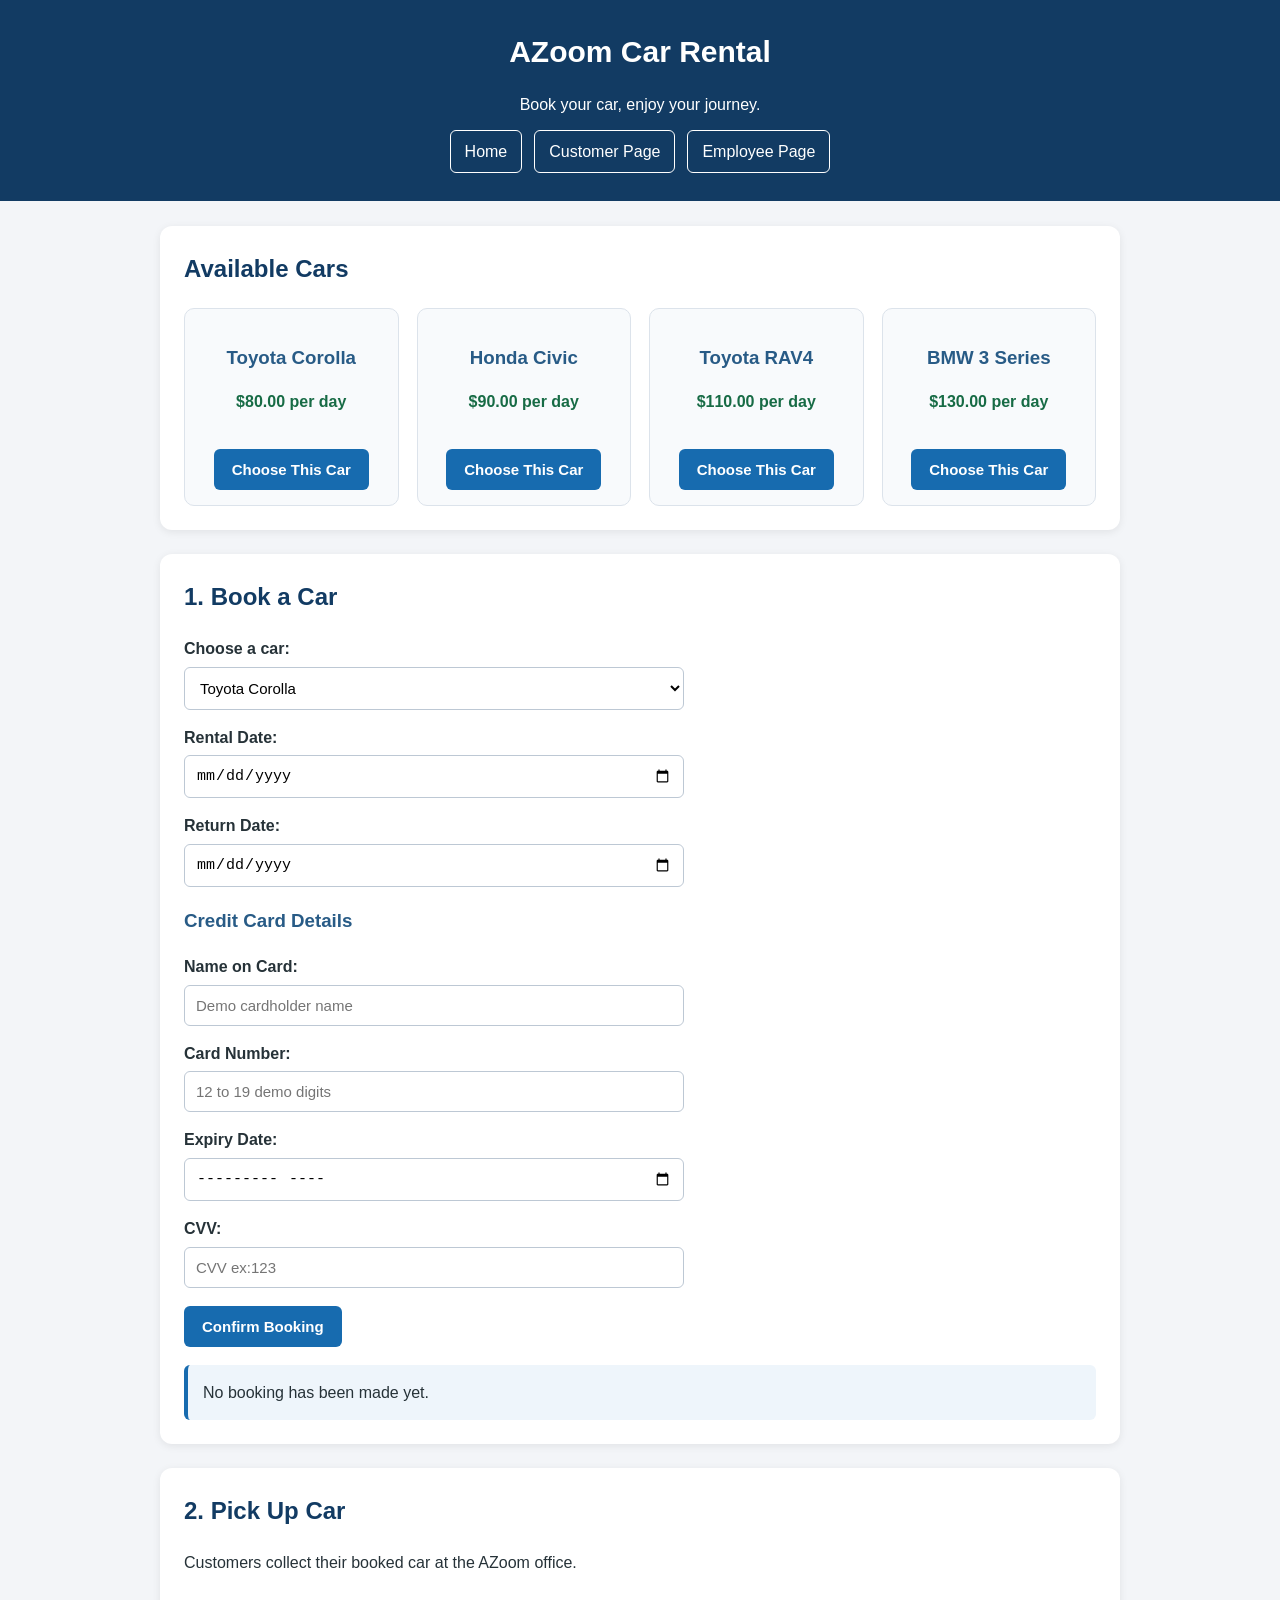
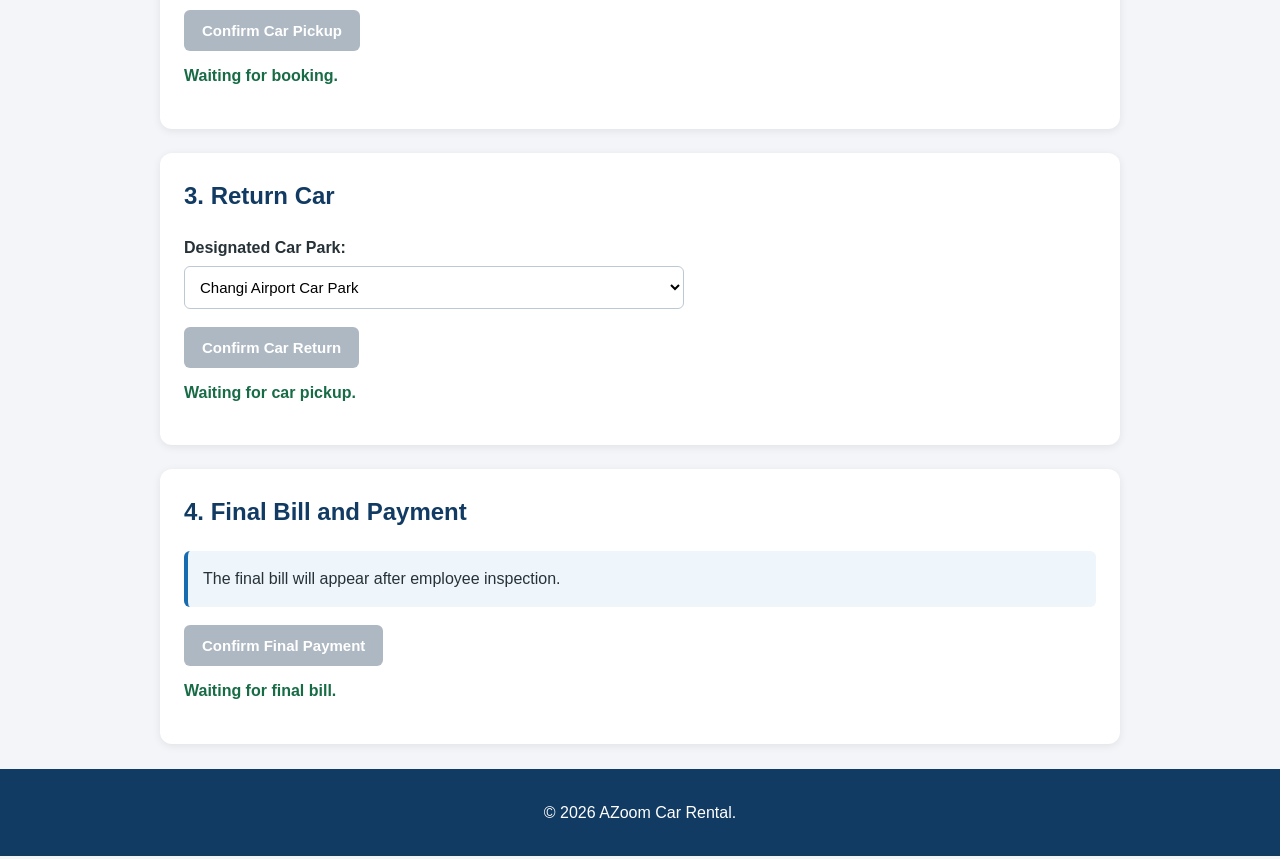
==== index.html @ 6d4b007a "Add files via upload" ====
<!DOCTYPE html>
<html lang="en">
<head>
    <meta charset="UTF-8">
    <meta name="viewport" content="width=device-width, initial-scale=1.0">
    <title>AZoom Car Rental</title>
    <link rel="stylesheet" href="style.css">
    <script src="script.js" defer></script>
</head>
<body>
    <header>
        <h1>AZoom Car Rental</h1>
        <p>Book your car, enjoy your journey.</p>

        <nav>
            <a href="home.html">Home</a>
            <a href="index.html">Customer Page</a>
            <a href="employee.html">Employee Page</a>
        </nav>
    </header>


    <main>
        <section id="available-cars">
            <h2>Available Cars</h2>
            <div id="car-list" class="car-list"></div>
        </section>

        <section id="booking-section">
            <h2>1. Book a Car</h2>

            <form id="booking-form">
                <label for="car">Choose a car:</label>
                <select id="car" required>
                    <option value="Toyota Corolla">Toyota Corolla</option>
                    <option value="Honda Civic">Honda Civic</option>
                    <option value="Toyota RAV4">Toyota RAV4</option>
                    <option value="BMW 3 Series">BMW 3 Series</option>
                </select>

                <label for="rental-date">Rental Date:</label>
                <input type="date" id="rental-date" required>

                <label for="return-date">Return Date:</label>
                <input type="date" id="return-date" required>

                <h3>Credit Card Details</h3>

                <label for="card-name">Name on Card:</label>
                <input type="text" id="card-name"
                       placeholder="Demo cardholder name" required>

                <label for="card-number">Card Number:</label>
                <input type="text" id="card-number"
                       inputmode="numeric" maxlength="19"
                       placeholder="12 to 19 demo digits" required>

                <label for="expiry-date">Expiry Date:</label>
                <input type="month" id="expiry-date" required>

                <label for="cvv">CVV:</label>
                <input type="password" id="cvv"
                       inputmode="numeric" maxlength="4"
                       placeholder="CVV ex:123" required>

                <button type="submit">Confirm Booking</button>
            </form>

            <div id="booking-result" class="result" aria-live="polite">
                No booking has been made yet.
            </div>
        </section>

        <section id="pickup-section">
            <h2>2. Pick Up Car</h2>
            <p>Customers collect their booked car at the AZoom office.</p>
            <button type="button" id="pickup-button" onclick="pickUpCar()" disabled>
                Confirm Car Pickup
            </button>
            <p id="pickup-status" class="status">Waiting for booking.</p>
        </section>

        <section id="return-section">
            <h2>3. Return Car</h2>

            <label for="return-location">Designated Car Park:</label>
            <select id="return-location">
                <option value="Changi Airport Car Park">Changi Airport Car Park</option>
                <option value="Jurong East Car Park">Jurong East Car Park</option>
                <option value="Marina Bay Car Park">Marina Bay Car Park</option>
            </select>

            <button type="button" id="return-button"
                    onclick="returnCar()" disabled>
                Confirm Car Return
            </button>
            <p id="return-status" class="status">Waiting for car pickup.</p>
        </section>


        <section id="bill-section">
            <h2>4. Final Bill and Payment</h2>
            <div id="final-bill" class="result">
                The final bill will appear after vehicle inspection.
            </div>

            <button type="button" id="payment-button"
                    onclick="payFinalBill()" disabled>
                Confirm Final Payment
            </button>
            <p id="payment-status" class="status">Waiting for final bill.</p>
        </section>
    </main>

    <footer>
        <p>&copy; 2026 AZoom Car Rental. </p>
</body>
</html>
---- style.css ----
* {
    box-sizing: border-box;
}

body {
    margin: 0;
    background-color: #f3f5f8;
    color: #263238;
    font-family: Arial, sans-serif;
    line-height: 1.6;
}

header {
    background-color: #123b63;
    color: white;
    text-align: center;
    padding: 28px 20px;
}

header h1 {
    margin: 0;
    font-size: 30px;
}

header p {
    margin-bottom: 12px;
}

nav {
    display: flex;
    justify-content: center;
    gap: 12px;
    flex-wrap: wrap;
}

nav a {
    color: white;
    padding: 8px 14px;
    border: 1px solid white;
    border-radius: 6px;
    text-decoration: none;
}

nav a:hover {
    background-color: #285b86;
}

main {
    max-width: 1000px;
    margin: 25px auto;
    padding: 0 20px;
}

section {
    background-color: white;
    margin-bottom: 24px;
    padding: 24px;
    border-radius: 12px;
    box-shadow: 0 2px 8px rgba(0, 0, 0, 0.08);
}

h2 {
    color: #123b63;
    margin-top: 0;
}

h3 {
    color: #285b86;
}

.car-list {
    display: grid;
    grid-template-columns: repeat(auto-fit, minmax(200px, 1fr));
    gap: 18px;
}

.car-card {
    background-color: #f8fafc;
    border: 1px solid #dce3eb;
    border-radius: 10px;
    padding: 15px;
    text-align: center;
}

.car-card img {
    width: 100%;
    height: 160px;
    object-fit: cover;
    border-radius: 8px;
}

.car-card h3 {
    margin-bottom: 5px;
}

.car-card p {
    font-weight: bold;
    color: #176b45;
}

label {
    display: block;
    margin-top: 15px;
    margin-bottom: 5px;
    font-weight: bold;
}

input,
select {
    display: block;
    width: 100%;
    max-width: 500px;
    padding: 11px;
    border: 1px solid #bdc8d4;
    border-radius: 6px;
    font-size: 15px;
    background-color: white;
}

input:focus,
select:focus {
    outline: 2px solid #6ca8e0;
    border-color: #285b86;
}

button {
    margin-top: 18px;
    padding: 12px 18px;
    border: none;
    border-radius: 6px;
    background-color: #176baf;
    color: white;
    font-size: 15px;
    font-weight: bold;
    cursor: pointer;
}

button:hover:not(:disabled) {
    background-color: #104d80;
}

button:disabled {
    background-color: #aeb8c2;
    cursor: not-allowed;
}

.result {
    margin-top: 18px;
    padding: 15px;
    background-color: #eef5fb;
    border-left: 4px solid #176baf;
    border-radius: 6px;
    overflow-wrap: anywhere;
}

.status {
    margin-top: 12px;
    font-weight: bold;
    color: #176b45;
}

.note {
    color: #9a4d00;
    font-size: 14px;
}

footer {
    background-color: #123b63;
    color: white;
    text-align: center;
    padding: 15px;
}

@media (max-width: 600px) {
    main {
        padding: 0 12px;
    }

    section {
        padding: 18px;
    }

    header h1 {
        font-size: 25px;
    }

    .car-list {
        grid-template-columns: 1fr;
    }
}

.home-section {
    text-align: center;
    padding: 40px 25px;
}

.portal-container {
    display: grid;
    grid-template-columns: repeat(2, minmax(0, 1fr));
    gap: 25px;
    margin-top: 30px;
}

.portal-card {
    padding: 30px 20px;
    background-color: #f8fafc;
    border: 1px solid #dce3eb;
    border-radius: 12px;
}

.portal-card h3 {
    font-size: 22px;
    margin-top: 0;
}

.portal-button {
    display: inline-block;
    margin-top: 15px;
    padding: 12px 18px;
    background-color: #176baf;
    color: white;
    border-radius: 6px;
    text-decoration: none;
    font-weight: bold;
}

.portal-button:hover {
    background-color: #104d80;
}

@media (max-width: 600px) {
    .portal-container {
        grid-template-columns: 1fr;
    }
}
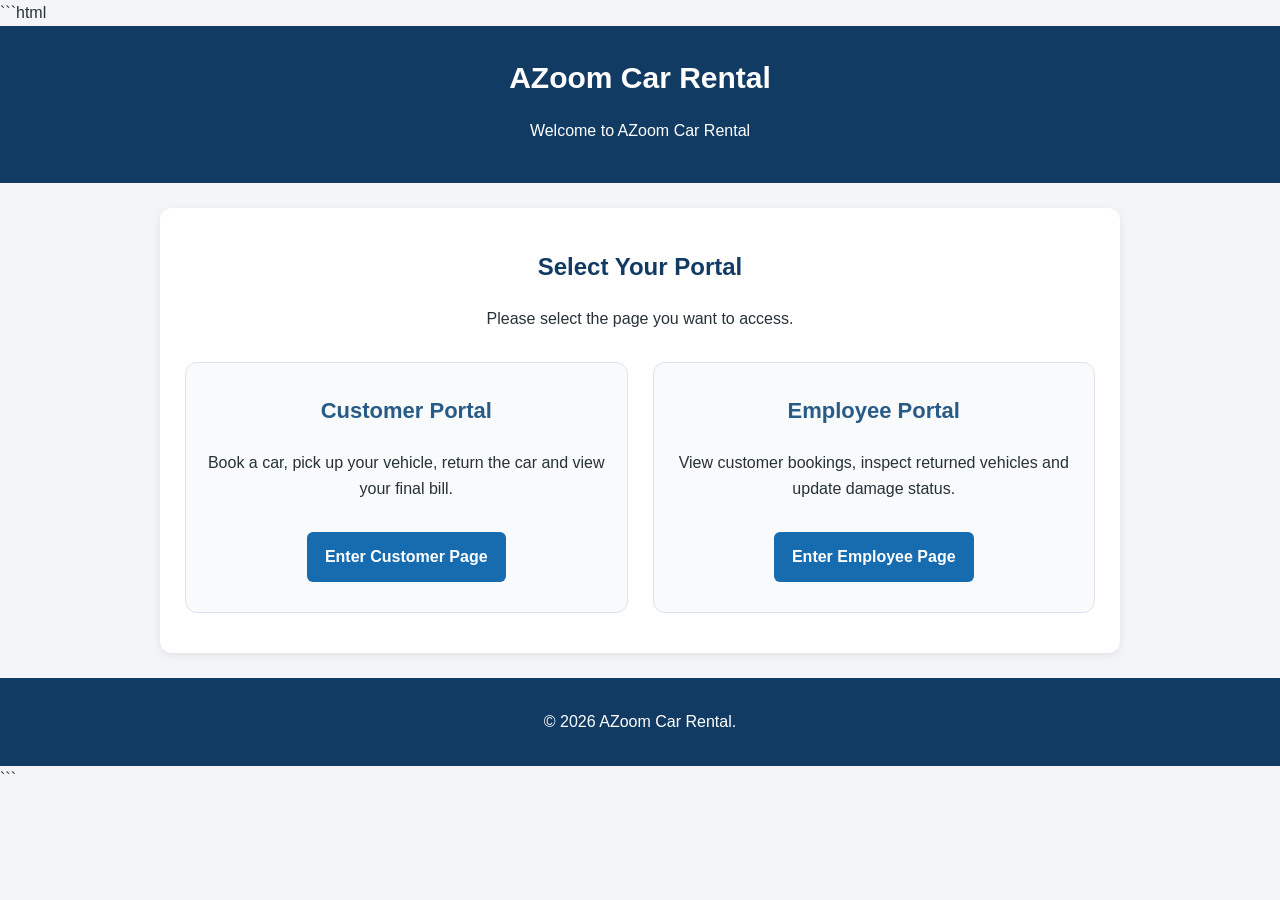
==== commit 9efc79e3: "Rename home.html to index.html" ====
--- a/index.html
+++ b/index.html
@@ -1,118 +1,48 @@
+```html
 <!DOCTYPE html>
 <html lang="en">
 <head>
     <meta charset="UTF-8">
     <meta name="viewport" content="width=device-width, initial-scale=1.0">
-    <title>AZoom Car Rental</title>
+    <title>AZoom Car Rental | Home</title>
     <link rel="stylesheet" href="style.css">
-    <script src="script.js" defer></script>
 </head>
 <body>
     <header>
         <h1>AZoom Car Rental</h1>
-        <p>Book your car, enjoy your journey.</p>
-
-        <nav>
-            <a href="home.html">Home</a>
-            <a href="index.html">Customer Page</a>
-            <a href="employee.html">Employee Page</a>
-        </nav>
+        <p>Welcome to AZoom Car Rental</p>
     </header>
 
+    <main>
+        <section class="home-section">
+            <h2>Select Your Portal</h2>
+            <p>Please select the page you want to access.</p>
 
-    <main>
-        <section id="available-cars">
-            <h2>Available Cars</h2>
-            <div id="car-list" class="car-list"></div>
-        </section>
+            <div class="portal-container">
+                <div class="portal-card">
+                    <h3>Customer Portal</h3>
+                    <p>Book a car, pick up your vehicle,
+                    return the car and view your final bill.</p>
+                    <a class="portal-button" href="index.html">
+                        Enter Customer Page
+                    </a>
+                </div>
 
-        <section id="booking-section">
-            <h2>1. Book a Car</h2>
-
-            <form id="booking-form">
-                <label for="car">Choose a car:</label>
-                <select id="car" required>
-                    <option value="Toyota Corolla">Toyota Corolla</option>
-                    <option value="Honda Civic">Honda Civic</option>
-                    <option value="Toyota RAV4">Toyota RAV4</option>
-                    <option value="BMW 3 Series">BMW 3 Series</option>
-                </select>
-
-                <label for="rental-date">Rental Date:</label>
-                <input type="date" id="rental-date" required>
-
-                <label for="return-date">Return Date:</label>
-                <input type="date" id="return-date" required>
-
-                <h3>Credit Card Details</h3>
-
-                <label for="card-name">Name on Card:</label>
-                <input type="text" id="card-name"
-                       placeholder="Demo cardholder name" required>
-
-                <label for="card-number">Card Number:</label>
-                <input type="text" id="card-number"
-                       inputmode="numeric" maxlength="19"
-                       placeholder="12 to 19 demo digits" required>
-
-                <label for="expiry-date">Expiry Date:</label>
-                <input type="month" id="expiry-date" required>
-
-                <label for="cvv">CVV:</label>
-                <input type="password" id="cvv"
-                       inputmode="numeric" maxlength="4"
-                       placeholder="CVV ex:123" required>
-
-                <button type="submit">Confirm Booking</button>
-            </form>
-
-            <div id="booking-result" class="result" aria-live="polite">
-                No booking has been made yet.
+                <div class="portal-card">
+                    <h3>Employee Portal</h3>
+                    <p>View customer bookings, inspect returned
+                    vehicles and update damage status.</p>
+                    <a class="portal-button" href="employee.html">
+                        Enter Employee Page
+                    </a>
+                </div>
             </div>
-        </section>
-
-        <section id="pickup-section">
-            <h2>2. Pick Up Car</h2>
-            <p>Customers collect their booked car at the AZoom office.</p>
-            <button type="button" id="pickup-button" onclick="pickUpCar()" disabled>
-                Confirm Car Pickup
-            </button>
-            <p id="pickup-status" class="status">Waiting for booking.</p>
-        </section>
-
-        <section id="return-section">
-            <h2>3. Return Car</h2>
-
-            <label for="return-location">Designated Car Park:</label>
-            <select id="return-location">
-                <option value="Changi Airport Car Park">Changi Airport Car Park</option>
-                <option value="Jurong East Car Park">Jurong East Car Park</option>
-                <option value="Marina Bay Car Park">Marina Bay Car Park</option>
-            </select>
-
-            <button type="button" id="return-button"
-                    onclick="returnCar()" disabled>
-                Confirm Car Return
-            </button>
-            <p id="return-status" class="status">Waiting for car pickup.</p>
-        </section>
-
-
-        <section id="bill-section">
-            <h2>4. Final Bill and Payment</h2>
-            <div id="final-bill" class="result">
-                The final bill will appear after vehicle inspection.
-            </div>
-
-            <button type="button" id="payment-button"
-                    onclick="payFinalBill()" disabled>
-                Confirm Final Payment
-            </button>
-            <p id="payment-status" class="status">Waiting for final bill.</p>
         </section>
     </main>
 
     <footer>
         <p>&copy; 2026 AZoom Car Rental. </p>
+    </footer>
 </body>
 </html>
+```
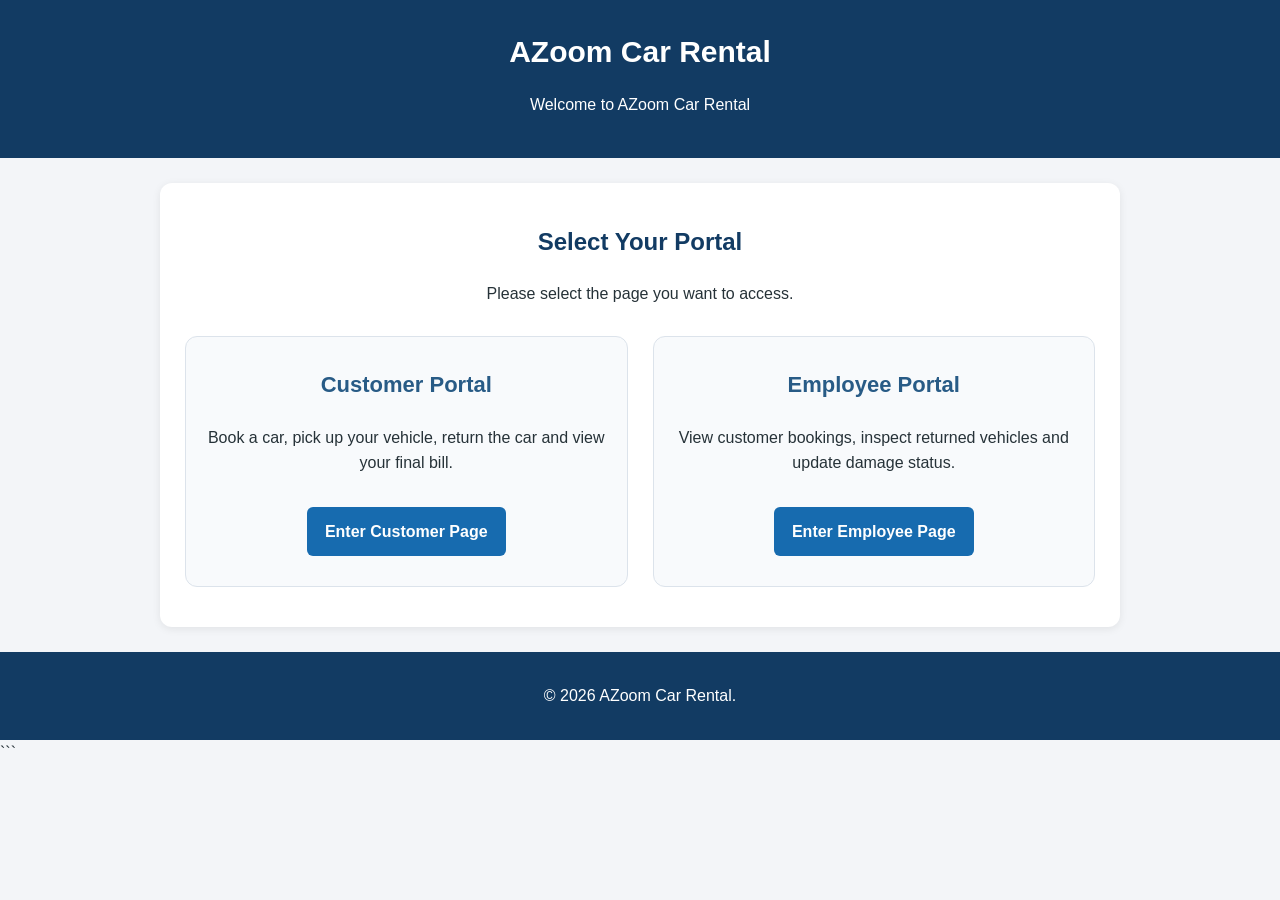
==== commit 496a5c0a: "Update index.html" ====
--- a/index.html
+++ b/index.html
@@ -1,4 +1,4 @@
-```html
+
 <!DOCTYPE html>
 <html lang="en">
 <head>
@@ -23,7 +23,7 @@
                     <h3>Customer Portal</h3>
                     <p>Book a car, pick up your vehicle,
                     return the car and view your final bill.</p>
-                    <a class="portal-button" href="index.html">
+                    <a class="portal-button" href="customer.html">
                         Enter Customer Page
                     </a>
                 </div>
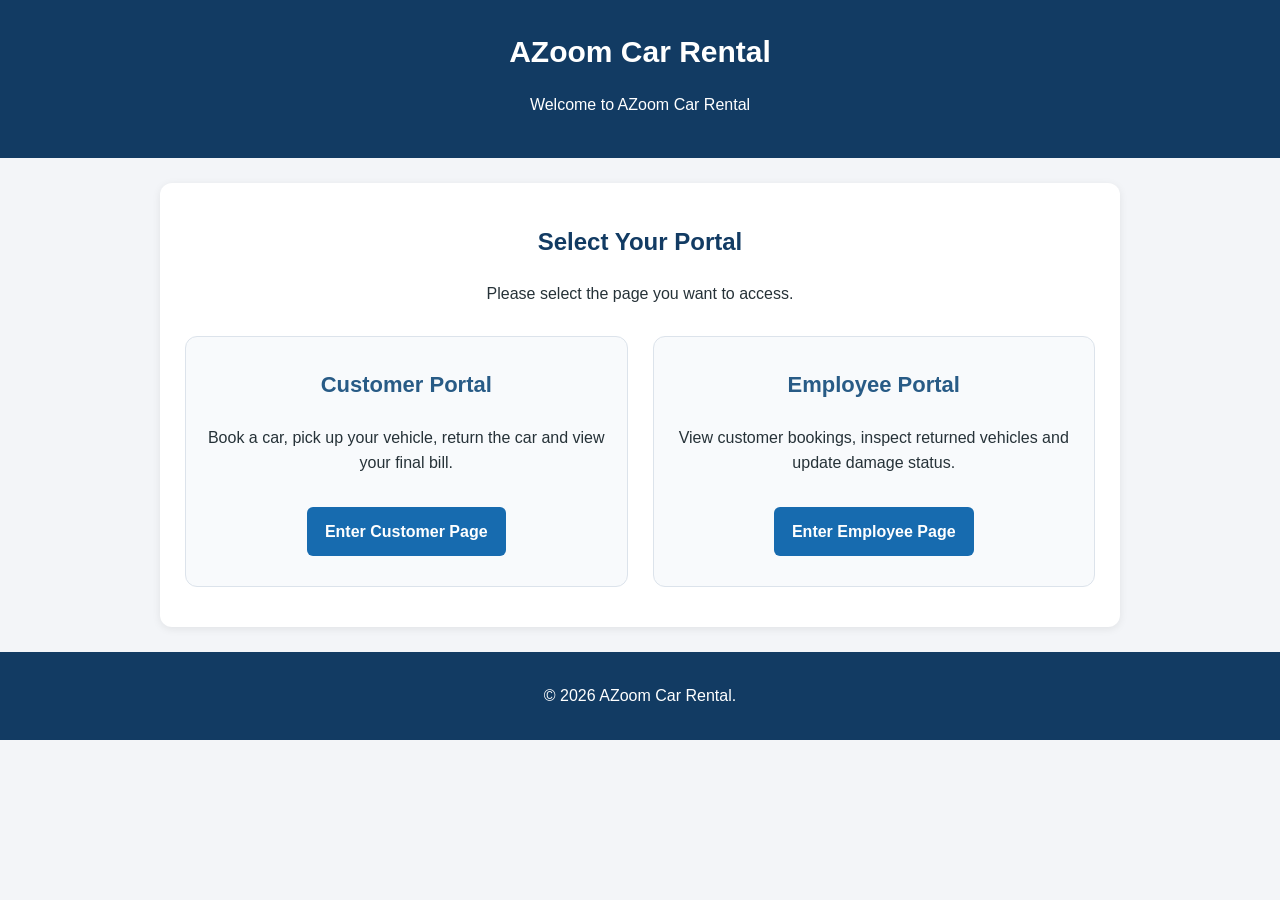
==== commit 5a2b348f: "Update index.html" ====
--- a/index.html
+++ b/index.html
@@ -1,4 +1,3 @@
-
 <!DOCTYPE html>
 <html lang="en">
 <head>
@@ -45,4 +44,3 @@
     </footer>
 </body>
 </html>
-```
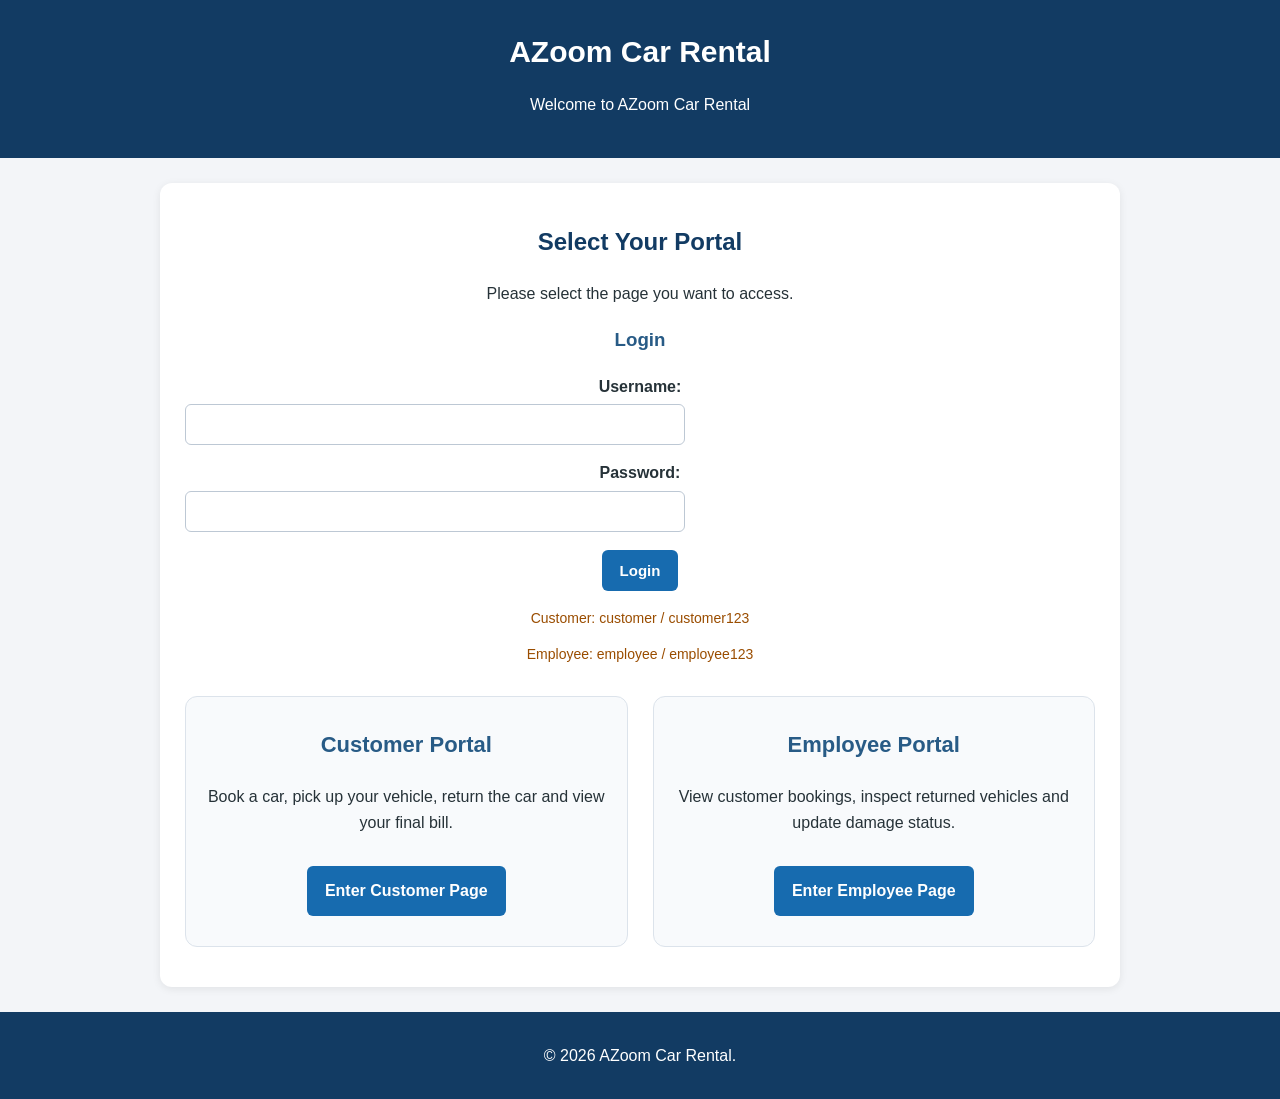
==== commit 55020aa0: "Update index.html" ====
--- a/index.html
+++ b/index.html
@@ -16,6 +16,29 @@
         <section class="home-section">
             <h2>Select Your Portal</h2>
             <p>Please select the page you want to access.</p>
+
+            <div class="login-container">
+                <h3>Login</h3>
+
+                <form id="login-form">
+                    <label for="username">Username:</label>
+                    <input type="text" id="username" required>
+                    
+                    <label for="password">Password:</label>
+                    <input type="password" id="password" required>
+                    
+                    <button type="submit">Login</button>
+                </form>
+                
+                <p id="login-message" class="status"></p>
+                
+                <p class="note">
+                    Customer: customer / customer123
+                </p>
+                <p class="note">
+                    Employee: employee / employee123
+                </p>
+            </div>
 
             <div class="portal-container">
                 <div class="portal-card">
@@ -42,5 +65,8 @@
     <footer>
         <p>&copy; 2026 AZoom Car Rental. </p>
     </footer>
+
+    <script src="script.js"></script>
+    
 </body>
 </html>
--- a/style.css
+++ b/style.css
@@ -233,3 +233,51 @@
         grid-template-columns: 1fr;
     }
 }
+
+/* Smooth page animation */
+main {
+    animation: fadeIn 0.8s ease-in-out;
+}
+
+@keyframes fadeIn {
+    from {
+        opacity: 0;
+        transform: translateY(15px);
+    }
+    to {
+        opacity: 1;
+        transform: translateY(0);
+    }
+}
+
+/* Button hover animation */
+button {
+    transition: transform 0.3s ease, box-shadow 0.3s ease;
+}
+
+button:hover:not(:disabled) {
+    transform: scale(1.05);
+    box-shadow: 0 5px 15px rgba(0, 0, 0, 0.2);
+}
+
+/* Card hover animation */
+.car-card {
+    transition: transform 0.3s ease, box-shadow 0.3s ease;
+}
+
+.car-card:hover {
+    transform: translateY(-8px);
+    box-shadow: 0 10px 25px rgba(0, 0, 0, 0.15);
+}
+
+/* Respect reduced motion preferences */
+@media (prefers-reduced-motion: reduce) {
+    main {
+        animation: none;
+    }
+
+    button,
+    .car-card {
+        transition: none;
+    }
+}
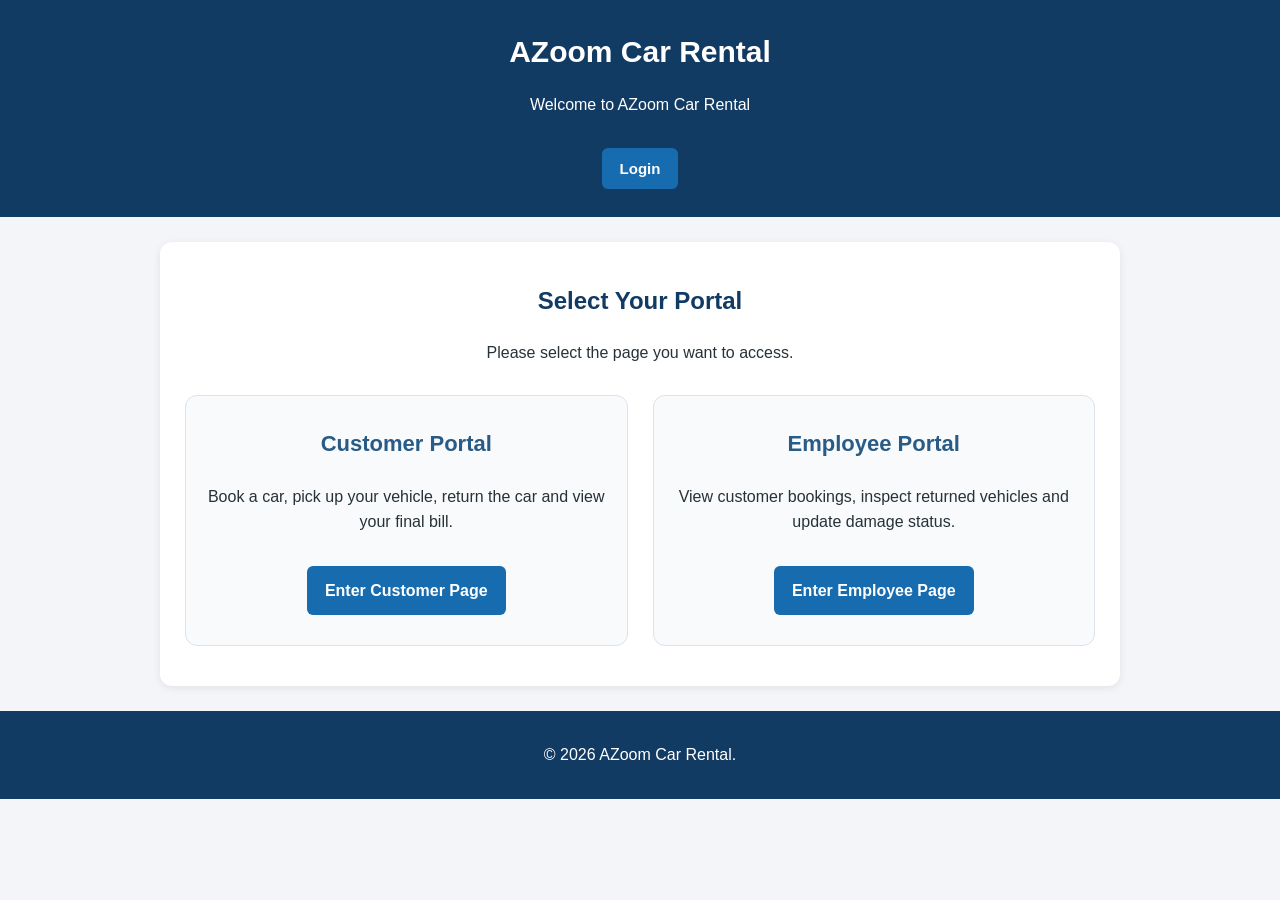
==== commit 1342b187: "Update index.html" ====
--- a/index.html
+++ b/index.html
@@ -10,6 +10,10 @@
     <header>
         <h1>AZoom Car Rental</h1>
         <p>Welcome to AZoom Car Rental</p>
+        
+        <button type="button" id="open-login">
+            Login
+        </button>
     </header>
 
     <main>
@@ -17,28 +21,7 @@
             <h2>Select Your Portal</h2>
             <p>Please select the page you want to access.</p>
 
-            <div class="login-container">
-                <h3>Login</h3>
-
-                <form id="login-form">
-                    <label for="username">Username:</label>
-                    <input type="text" id="username" required>
-                    
-                    <label for="password">Password:</label>
-                    <input type="password" id="password" required>
-                    
-                    <button type="submit">Login</button>
-                </form>
-                
-                <p id="login-message" class="status"></p>
-                
-                <p class="note">
-                    Customer: customer / customer123
-                </p>
-                <p class="note">
-                    Employee: employee / employee123
-                </p>
-            </div>
+            
 
             <div class="portal-container">
                 <div class="portal-card">
@@ -61,6 +44,29 @@
             </div>
         </section>
     </main>
+    
+    <div id="login-modal" class="login-modal" hidden>
+        <div class="login-box">
+            <button type="button" id="close-login" aria-label="Close login">
+                &times;
+            </button>
+
+            <h2>Login to AZoom</h2>
+
+            <form id="login-form">
+                <label for="username">Username:</label>
+                <input type="text" id="username" required>
+
+                <label for="password">Password:</label>
+                <input type="password" id="password" required>
+
+                <button type="submit">Login</button>
+            </form>
+
+        <p id="login-message" class="status"></p>
+
+    </div>
+</div>
 
     <footer>
         <p>&copy; 2026 AZoom Car Rental. </p>
